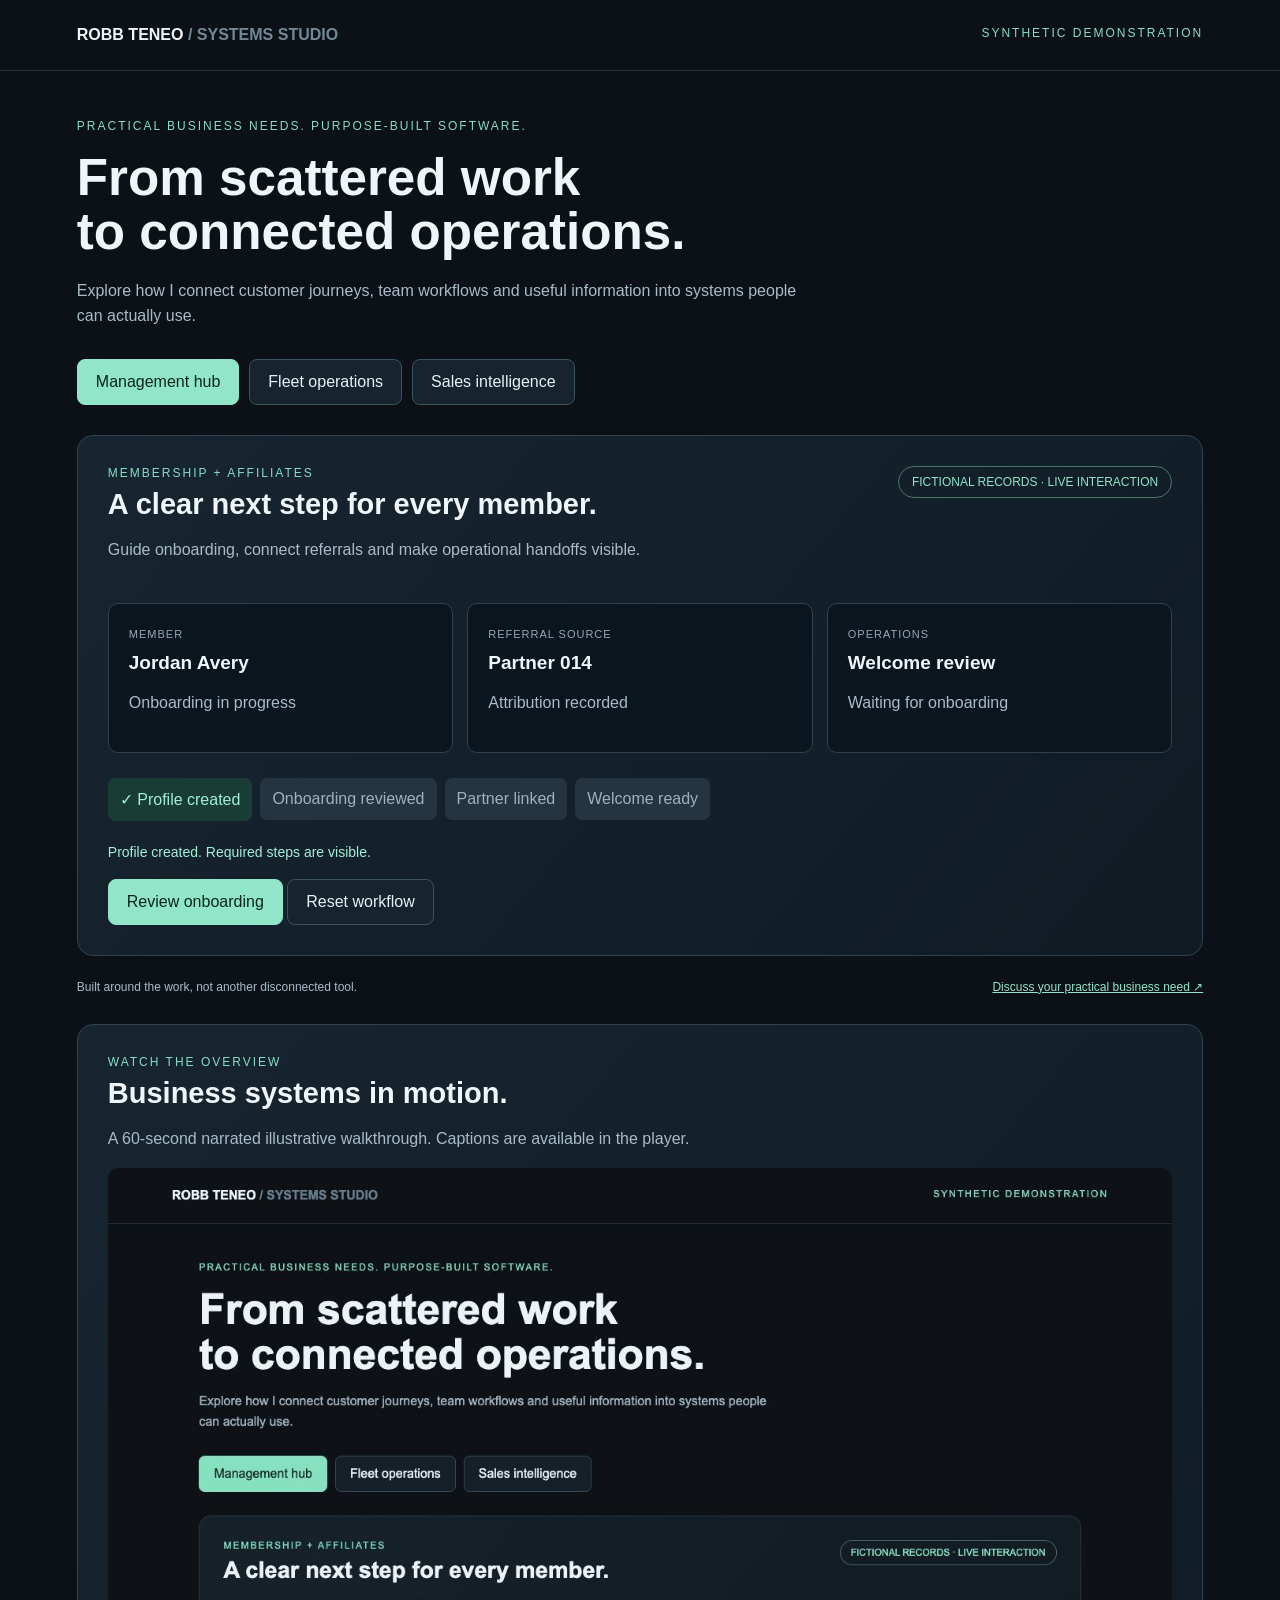
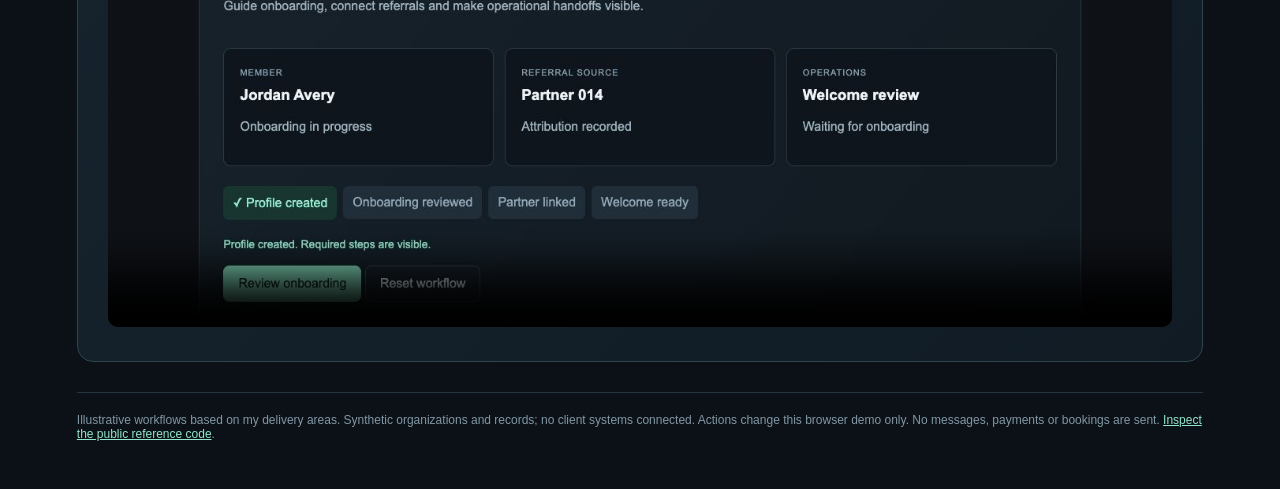
==== index.html @ 2711b471 "Add interactive synthetic proof studio and narrated review reel" ====
<!doctype html><html lang="en"><meta charset="utf-8"><meta name="viewport" content="width=device-width,initial-scale=1"><title>Robb Teneo — Business systems in motion</title><style>
:root{color-scheme:dark;font-family:Inter,Arial,sans-serif;background:#0b1117;color:#eff5f8}*{box-sizing:border-box}body{margin:0}header{padding:26px 6%;display:flex;justify-content:space-between;border-bottom:1px solid #26343f}small,.eyebrow{color:#86ddc3;font-size:12px;letter-spacing:2px;text-transform:uppercase}main{max-width:1280px;margin:auto;padding:48px 6%}h1{font-size:clamp(36px,4vw,58px);max-width:850px;line-height:1.06;margin:18px 0}p{color:#a9bbc8;line-height:1.6}.intro{max-width:740px}nav{display:flex;gap:10px;margin:30px 0}button{cursor:pointer;border:1px solid #3b5261;background:#17232d;color:#e6f2f7;border-radius:8px;padding:13px 18px;font:inherit}button.active,button.primary{background:#91e5c8;color:#0c2521;border-color:#91e5c8}section{border:1px solid #31434f;border-radius:16px;background:linear-gradient(130deg,#172530,#101b24);padding:30px;min-height:360px}.top{display:flex;justify-content:space-between;gap:30px}h2{font-size:29px;margin:8px 0}.tag{border:1px solid #497566;border-radius:30px;padding:8px 13px;font-size:12px;color:#91e5c8;height:32px}.grid{display:grid;grid-template-columns:1fr 1fr 1fr;gap:14px;margin:25px 0}.card{background:#0b151e;border:1px solid #30424f;border-radius:10px;padding:20px}.card strong{display:block;font-size:19px;margin:10px 0}.label{font-size:11px;letter-spacing:1px;color:#92a8b7;text-transform:uppercase}.flow{display:flex;gap:8px;align-items:center;flex-wrap:wrap}.step{padding:12px;border-radius:7px;background:#243441;color:#9db1bf}.step.done{color:#a1f0d6;background:#193d35}#event{font-size:14px;color:#a1f0d6;min-height:24px;margin-top:20px}.foot{display:flex;justify-content:space-between;margin:24px 0;color:#a9bbc8;font-size:12px}a{color:#91e5c8}footer{margin-top:30px;border-top:1px solid #26343f;padding-top:20px;color:#8297a5;font-size:12px}@media(max-width:700px){.grid{grid-template-columns:1fr}nav{flex-wrap:wrap}.top{display:block}main{padding:25px}.tag{display:inline-block}.foot{display:block}}
</style><header><strong>ROBB TENEO <span style="color:#718996">/ SYSTEMS STUDIO</span></strong><small>Synthetic demonstration</small></header><main><div class="eyebrow">Practical business needs. Purpose-built software.</div><h1>From scattered work<br>to connected operations.</h1><p class="intro">Explore how I connect customer journeys, team workflows and useful information into systems people can actually use.</p><nav aria-label="Demonstration workflows"><button data-mode="management">Management hub</button><button data-mode="fleet">Fleet operations</button><button data-mode="sales">Sales intelligence</button></nav><section><div class="top"><div><div class="eyebrow" id="kicker"></div><h2 id="title"></h2><p id="desc"></p></div><span class="tag">FICTIONAL RECORDS · LIVE INTERACTION</span></div><div id="cards" class="grid"></div><div id="flow" class="flow"></div><p id="event" role="status" aria-live="polite"></p><button id="advance" class="primary"></button> <button id="reset">Reset workflow</button></section><div class="foot"><span>Built around the work, not another disconnected tool.</span><span><a href="https://cal.com/robbteneo/30min">Discuss your practical business need ↗</a></span></div><section style="margin-top:30px;min-height:0"><div class="eyebrow">Watch the overview</div><h2>Business systems in motion.</h2><p>A 60-second narrated illustrative walkthrough. Captions are available in the player.</p><video controls preload="metadata" poster="media/management.png" style="width:100%;border-radius:10px"><source src="media/business-systems-reel.mp4" type="video/mp4"><track kind="captions" src="media/captions.vtt" srclang="en" label="English" default></video></section><footer>Illustrative workflows based on my delivery areas. Synthetic organizations and records; no client systems connected. Actions change this browser demo only. No messages, payments or bookings are sent. <a href="https://github.com/kingsmastermind/practical-business-workflows">Inspect the public reference code</a>.</footer></main><script>
const modes={management:{kicker:'MEMBERSHIP + AFFILIATES',title:'A clear next step for every member.',desc:'Guide onboarding, connect referrals and make operational handoffs visible.',cards:[['Member','Jordan Avery','Onboarding in progress'],['Referral source','Partner 014','Attribution recorded'],['Operations','Welcome review','Waiting for onboarding']],steps:['Profile created','Onboarding reviewed','Partner linked','Welcome ready'],actions:['Review onboarding','Link referral partner','Prepare welcome handoff'],events:['Profile created. Required steps are visible.','Onboarding reviewed. Operations can see the next action.','Referral partner linked in this demonstration.','Welcome handoff prepared for human review.']},fleet:{kicker:'FLEET SERVICE OPERATIONS',title:'One request. A coordinated service journey.',desc:'Connect service intake, estimate review, customer approval and scheduling.',cards:[['Vehicle','Unit FL-204','Synthetic service record'],['Request','Preventive maintenance','Estimate awaiting review'],['Coordinator','Morgan Ellis','Assigned service owner']],steps:['Request received','Estimate reviewed','Approval recorded','Service scheduled'],actions:['Review estimate','Record demo approval','Schedule demo service'],events:['Service intake received and assigned.','Estimate reviewed. Customer approval is the next step.','Synthetic customer approval recorded.','Service scheduled in this demo; no external calendar changed.']},sales:{kicker:'RESEARCH + SALES PREPARATION',title:'Better context before the first conversation.',desc:'Bring source notes, fit signals and a useful outreach brief into one workspace.',cards:[['Organization','Harbor Workshop','Fictional service business'],['Observed need','Disconnected intake','Synthetic research scenario'],['Suggested offer','Guided client portal','Scope to validate with buyer']],steps:['Notes collected','Sources reviewed','Fit assessed','Brief prepared'],actions:['Review source notes','Assess practical fit','Prepare outreach brief'],events:['Synthetic notes collected; real pitches require sourced verification.','Source-review step completed for this illustrative scenario.','Fit assessed: intake visibility and customer handoffs.','Draft brief prepared for human review. Nothing was sent.']}};let mode='management',stage=0;function draw(){let m=modes[mode];document.querySelectorAll('[data-mode]').forEach(b=>{b.classList.toggle('active',b.dataset.mode===mode);b.setAttribute('aria-pressed',b.dataset.mode===mode)});for(let k of ['kicker','title','desc'])document.getElementById(k).textContent=m[k];document.getElementById('cards').innerHTML=m.cards.map(c=>`<div class="card"><span class="label">${c[0]}</span><strong>${c[1]}</strong><p>${c[2]}</p></div>`).join('');document.getElementById('flow').innerHTML=m.steps.map((s,i)=>`<span class="step ${i<=stage?'done':''}">${i<=stage?'✓ ':''}${s}</span>`).join('');document.getElementById('event').textContent=m.events[stage];let b=document.getElementById('advance');b.textContent=m.actions[stage]||'Workflow complete';b.disabled=stage===3;}document.querySelectorAll('[data-mode]').forEach(b=>b.onclick=()=>{mode=b.dataset.mode;stage=0;draw()});document.getElementById('advance').onclick=()=>{stage=Math.min(3,stage+1);draw()};document.getElementById('reset').onclick=()=>{stage=0;draw()};const requested=new URLSearchParams(location.search).get('mode');if(modes[requested])mode=requested;draw();if(new URLSearchParams(location.search).get("audience")==="application")document.querySelector('.foot a').parentElement.remove();
</script></html>
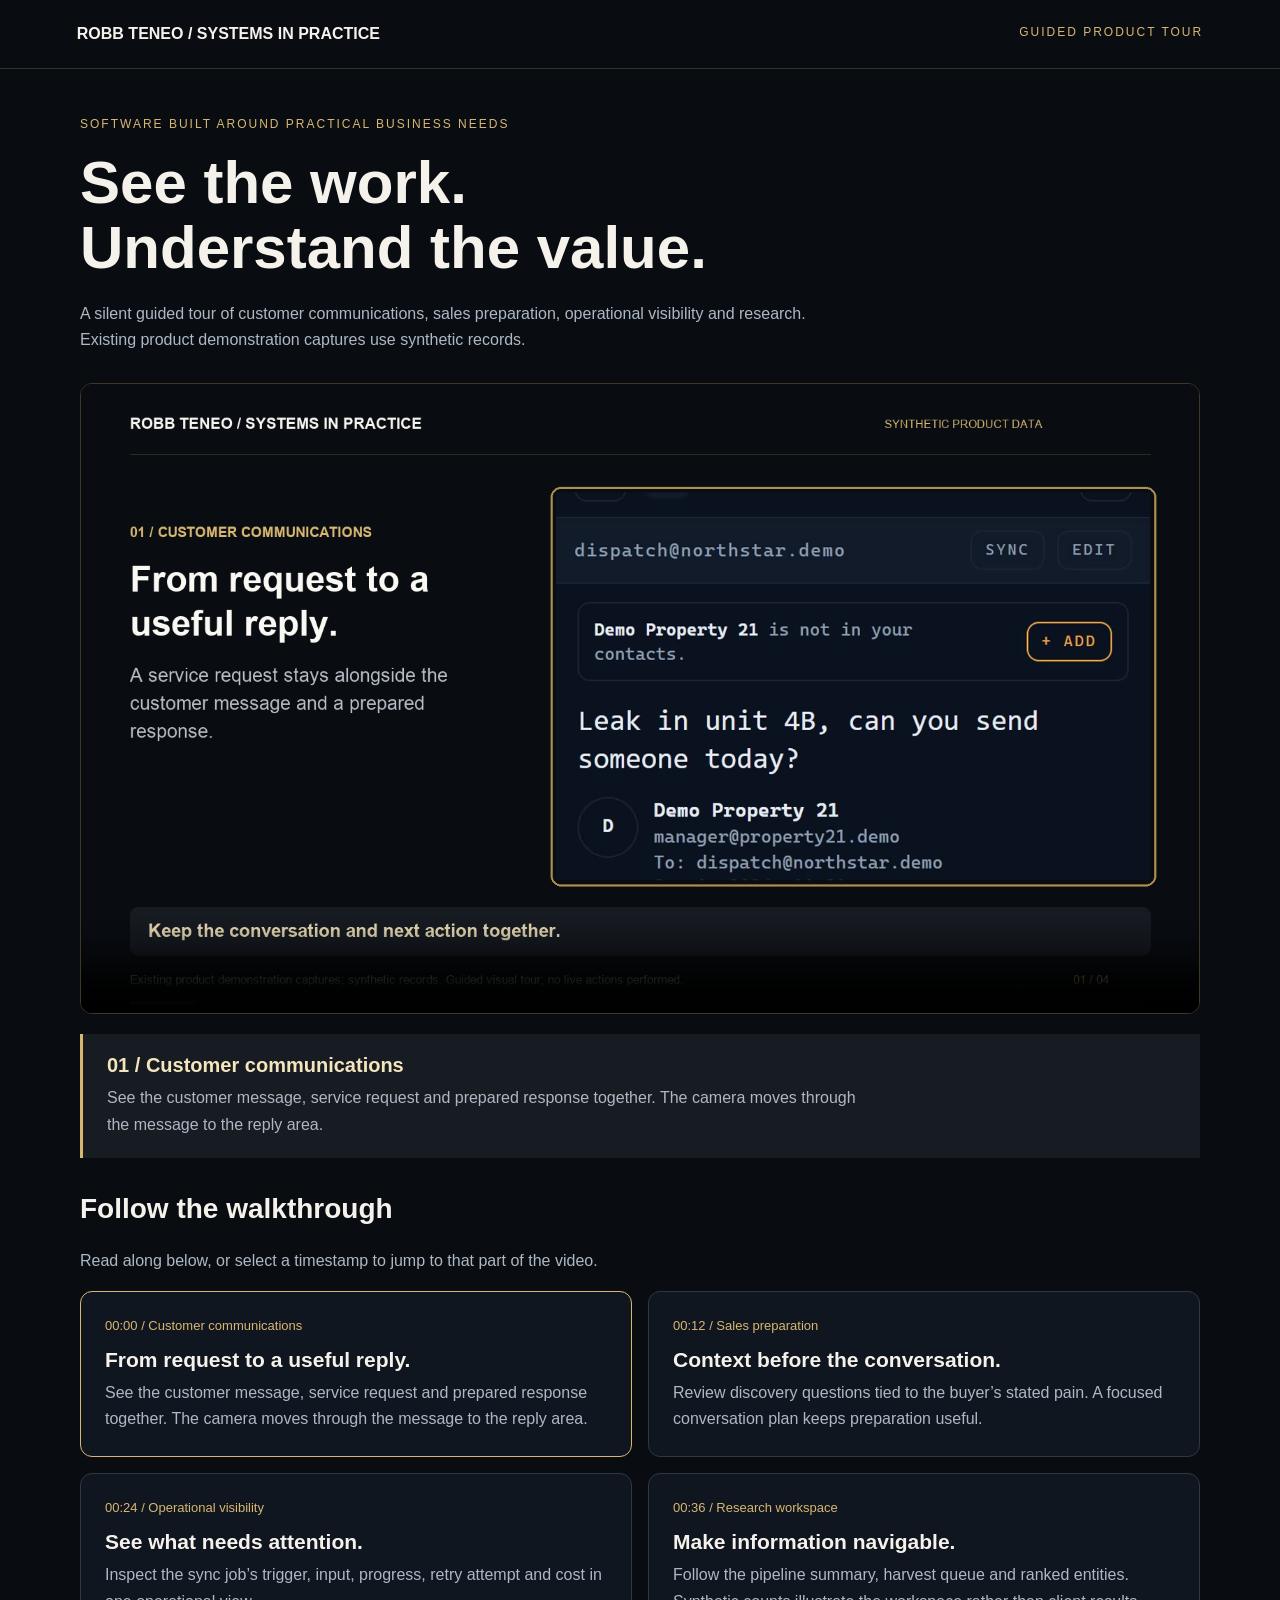
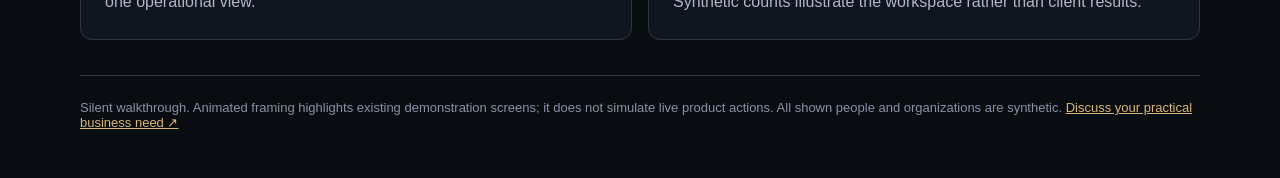
==== commit d9546b50: "Replace superficial demo with silent animated guided product tour" ====
--- a/index.html
+++ b/index.html
@@ -1,5 +1,5 @@
-<!doctype html><html lang="en"><meta charset="utf-8"><meta name="viewport" content="width=device-width,initial-scale=1"><title>Robb Teneo — Business systems in motion</title><style>
-:root{color-scheme:dark;font-family:Inter,Arial,sans-serif;background:#0b1117;color:#eff5f8}*{box-sizing:border-box}body{margin:0}header{padding:26px 6%;display:flex;justify-content:space-between;border-bottom:1px solid #26343f}small,.eyebrow{color:#86ddc3;font-size:12px;letter-spacing:2px;text-transform:uppercase}main{max-width:1280px;margin:auto;padding:48px 6%}h1{font-size:clamp(36px,4vw,58px);max-width:850px;line-height:1.06;margin:18px 0}p{color:#a9bbc8;line-height:1.6}.intro{max-width:740px}nav{display:flex;gap:10px;margin:30px 0}button{cursor:pointer;border:1px solid #3b5261;background:#17232d;color:#e6f2f7;border-radius:8px;padding:13px 18px;font:inherit}button.active,button.primary{background:#91e5c8;color:#0c2521;border-color:#91e5c8}section{border:1px solid #31434f;border-radius:16px;background:linear-gradient(130deg,#172530,#101b24);padding:30px;min-height:360px}.top{display:flex;justify-content:space-between;gap:30px}h2{font-size:29px;margin:8px 0}.tag{border:1px solid #497566;border-radius:30px;padding:8px 13px;font-size:12px;color:#91e5c8;height:32px}.grid{display:grid;grid-template-columns:1fr 1fr 1fr;gap:14px;margin:25px 0}.card{background:#0b151e;border:1px solid #30424f;border-radius:10px;padding:20px}.card strong{display:block;font-size:19px;margin:10px 0}.label{font-size:11px;letter-spacing:1px;color:#92a8b7;text-transform:uppercase}.flow{display:flex;gap:8px;align-items:center;flex-wrap:wrap}.step{padding:12px;border-radius:7px;background:#243441;color:#9db1bf}.step.done{color:#a1f0d6;background:#193d35}#event{font-size:14px;color:#a1f0d6;min-height:24px;margin-top:20px}.foot{display:flex;justify-content:space-between;margin:24px 0;color:#a9bbc8;font-size:12px}a{color:#91e5c8}footer{margin-top:30px;border-top:1px solid #26343f;padding-top:20px;color:#8297a5;font-size:12px}@media(max-width:700px){.grid{grid-template-columns:1fr}nav{flex-wrap:wrap}.top{display:block}main{padding:25px}.tag{display:inline-block}.foot{display:block}}
-</style><header><strong>ROBB TENEO <span style="color:#718996">/ SYSTEMS STUDIO</span></strong><small>Synthetic demonstration</small></header><main><div class="eyebrow">Practical business needs. Purpose-built software.</div><h1>From scattered work<br>to connected operations.</h1><p class="intro">Explore how I connect customer journeys, team workflows and useful information into systems people can actually use.</p><nav aria-label="Demonstration workflows"><button data-mode="management">Management hub</button><button data-mode="fleet">Fleet operations</button><button data-mode="sales">Sales intelligence</button></nav><section><div class="top"><div><div class="eyebrow" id="kicker"></div><h2 id="title"></h2><p id="desc"></p></div><span class="tag">FICTIONAL RECORDS · LIVE INTERACTION</span></div><div id="cards" class="grid"></div><div id="flow" class="flow"></div><p id="event" role="status" aria-live="polite"></p><button id="advance" class="primary"></button> <button id="reset">Reset workflow</button></section><div class="foot"><span>Built around the work, not another disconnected tool.</span><span><a href="https://cal.com/robbteneo/30min">Discuss your practical business need ↗</a></span></div><section style="margin-top:30px;min-height:0"><div class="eyebrow">Watch the overview</div><h2>Business systems in motion.</h2><p>A 60-second narrated illustrative walkthrough. Captions are available in the player.</p><video controls preload="metadata" poster="media/management.png" style="width:100%;border-radius:10px"><source src="media/business-systems-reel.mp4" type="video/mp4"><track kind="captions" src="media/captions.vtt" srclang="en" label="English" default></video></section><footer>Illustrative workflows based on my delivery areas. Synthetic organizations and records; no client systems connected. Actions change this browser demo only. No messages, payments or bookings are sent. <a href="https://github.com/kingsmastermind/practical-business-workflows">Inspect the public reference code</a>.</footer></main><script>
-const modes={management:{kicker:'MEMBERSHIP + AFFILIATES',title:'A clear next step for every member.',desc:'Guide onboarding, connect referrals and make operational handoffs visible.',cards:[['Member','Jordan Avery','Onboarding in progress'],['Referral source','Partner 014','Attribution recorded'],['Operations','Welcome review','Waiting for onboarding']],steps:['Profile created','Onboarding reviewed','Partner linked','Welcome ready'],actions:['Review onboarding','Link referral partner','Prepare welcome handoff'],events:['Profile created. Required steps are visible.','Onboarding reviewed. Operations can see the next action.','Referral partner linked in this demonstration.','Welcome handoff prepared for human review.']},fleet:{kicker:'FLEET SERVICE OPERATIONS',title:'One request. A coordinated service journey.',desc:'Connect service intake, estimate review, customer approval and scheduling.',cards:[['Vehicle','Unit FL-204','Synthetic service record'],['Request','Preventive maintenance','Estimate awaiting review'],['Coordinator','Morgan Ellis','Assigned service owner']],steps:['Request received','Estimate reviewed','Approval recorded','Service scheduled'],actions:['Review estimate','Record demo approval','Schedule demo service'],events:['Service intake received and assigned.','Estimate reviewed. Customer approval is the next step.','Synthetic customer approval recorded.','Service scheduled in this demo; no external calendar changed.']},sales:{kicker:'RESEARCH + SALES PREPARATION',title:'Better context before the first conversation.',desc:'Bring source notes, fit signals and a useful outreach brief into one workspace.',cards:[['Organization','Harbor Workshop','Fictional service business'],['Observed need','Disconnected intake','Synthetic research scenario'],['Suggested offer','Guided client portal','Scope to validate with buyer']],steps:['Notes collected','Sources reviewed','Fit assessed','Brief prepared'],actions:['Review source notes','Assess practical fit','Prepare outreach brief'],events:['Synthetic notes collected; real pitches require sourced verification.','Source-review step completed for this illustrative scenario.','Fit assessed: intake visibility and customer handoffs.','Draft brief prepared for human review. Nothing was sent.']}};let mode='management',stage=0;function draw(){let m=modes[mode];document.querySelectorAll('[data-mode]').forEach(b=>{b.classList.toggle('active',b.dataset.mode===mode);b.setAttribute('aria-pressed',b.dataset.mode===mode)});for(let k of ['kicker','title','desc'])document.getElementById(k).textContent=m[k];document.getElementById('cards').innerHTML=m.cards.map(c=>`<div class="card"><span class="label">${c[0]}</span><strong>${c[1]}</strong><p>${c[2]}</p></div>`).join('');document.getElementById('flow').innerHTML=m.steps.map((s,i)=>`<span class="step ${i<=stage?'done':''}">${i<=stage?'✓ ':''}${s}</span>`).join('');document.getElementById('event').textContent=m.events[stage];let b=document.getElementById('advance');b.textContent=m.actions[stage]||'Workflow complete';b.disabled=stage===3;}document.querySelectorAll('[data-mode]').forEach(b=>b.onclick=()=>{mode=b.dataset.mode;stage=0;draw()});document.getElementById('advance').onclick=()=>{stage=Math.min(3,stage+1);draw()};document.getElementById('reset').onclick=()=>{stage=0;draw()};const requested=new URLSearchParams(location.search).get('mode');if(modes[requested])mode=requested;draw();if(new URLSearchParams(location.search).get("audience")==="application")document.querySelector('.foot a').parentElement.remove();
+<!doctype html><html lang="en"><meta charset="utf-8"><meta name="viewport" content="width=device-width, initial-scale=1"><title>Robb Teneo — Systems in practice</title><style>
+:root{color-scheme:dark;font-family:Arial,sans-serif;background:#090d12;color:#f5f2eb}*{box-sizing:border-box}body{margin:0}header{padding:25px 6%;border-bottom:1px solid #343026;display:flex;justify-content:space-between}main{max-width:1180px;margin:auto;padding:48px 30px}small,.label{font-size:12px;letter-spacing:2px;text-transform:uppercase;color:#d8b771}h1{font-size:clamp(36px,5vw,60px);line-height:1.08;margin:20px 0}p{color:#aeb8c4;line-height:1.65;max-width:770px}video{width:100%;display:block;background:#000;border-radius:12px;border:1px solid #403827;margin-top:30px}#current{padding:20px 24px;background:#171b22;border-left:3px solid #d8b771;min-height:100px;margin:20px 0 35px}#current strong{display:block;color:#f4e5bd;font-size:20px}#current p{margin:8px 0 0}h2{font-size:28px}ol{list-style:none;padding:0;display:grid;grid-template-columns:1fr 1fr;gap:16px}li{padding:24px;border:1px solid #303744;border-radius:12px;background:#10161f}li.active{border-color:#d8b771}li a{color:#d8b771;font-size:13px;text-decoration:none}li h3{font-size:21px;margin:14px 0 8px}li p{margin:0}footer{border-top:1px solid #303744;padding-top:24px;margin-top:35px;font-size:13px;color:#8693a4}a{color:#d8b771}@media(max-width:650px){ol{grid-template-columns:1fr}main{padding:30px 20px}header{gap:20px;font-size:13px}}</style>
+<header><strong>ROBB TENEO / SYSTEMS IN PRACTICE</strong><small>Guided product tour</small></header><main><div class="label">Software built around practical business needs</div><h1>See the work.<br>Understand the value.</h1><p>A silent guided tour of customer communications, sales preparation, operational visibility and research. Existing product demonstration captures use synthetic records.</p><video id="tour" controls playsinline preload="metadata" poster="media/guided-scene-1.png"><source src="media/guided-product-walkthrough.mp4" type="video/mp4"><track kind="captions" src="media/guided-captions.vtt" srclang="en" label="English"></video><div id="current" aria-live="polite"><strong>01 / Customer communications</strong><p>A service request stays alongside the customer message and a prepared response.</p></div><h2>Follow the walkthrough</h2><p>Read along below, or select a timestamp to jump to that part of the video.</p><ol id="chapters"></ol><footer>Silent walkthrough. Animated framing highlights existing demonstration screens; it does not simulate live product actions. All shown people and organizations are synthetic. <span id="booking"><a href="https://cal.com/robbteneo/30min">Discuss your practical business need ↗</a></span></footer></main><script>
+const chapters=[{start:0,title:'Customer communications',heading:'From request to a useful reply.',description:'See the customer message, service request and prepared response together. The camera moves through the message to the reply area.'},{start:12,title:'Sales preparation',heading:'Context before the conversation.',description:'Review discovery questions tied to the buyer’s stated pain. A focused conversation plan keeps preparation useful.'},{start:24,title:'Operational visibility',heading:'See what needs attention.',description:'Inspect the sync job’s trigger, input, progress, retry attempt and cost in one operational view.'},{start:36,title:'Research workspace',heading:'Make information navigable.',description:'Follow the pipeline summary, harvest queue and ranked entities. Synthetic counts illustrate the workspace rather than client results.'}];let video=document.getElementById('tour'),list=document.getElementById('chapters');list.innerHTML=chapters.map((c,i)=>`<li><a href="#tour" data-time="${c.start}">${String(Math.floor(c.start/60)).padStart(2,'0')}:${String(c.start%60).padStart(2,'0')} / ${c.title}</a><h3>${c.heading}</h3><p>${c.description}</p></li>`).join('');list.querySelectorAll('a').forEach(a=>a.onclick=e=>{e.preventDefault();video.currentTime=Number(a.dataset.time);video.play()});let last=-1;function sync(){let n=Math.min(3,Math.floor(video.currentTime/12));if(n===last)return;last=n;let c=chapters[n];document.querySelector('#current strong').textContent=`0${n+1} / ${c.title}`;document.querySelector('#current p').textContent=c.description;list.querySelectorAll('li').forEach((li,i)=>li.classList.toggle('active',i===n))}video.addEventListener('timeupdate',sync);sync();if(new URLSearchParams(location.search).get('audience')==='application')document.getElementById('booking').remove();
 </script></html>
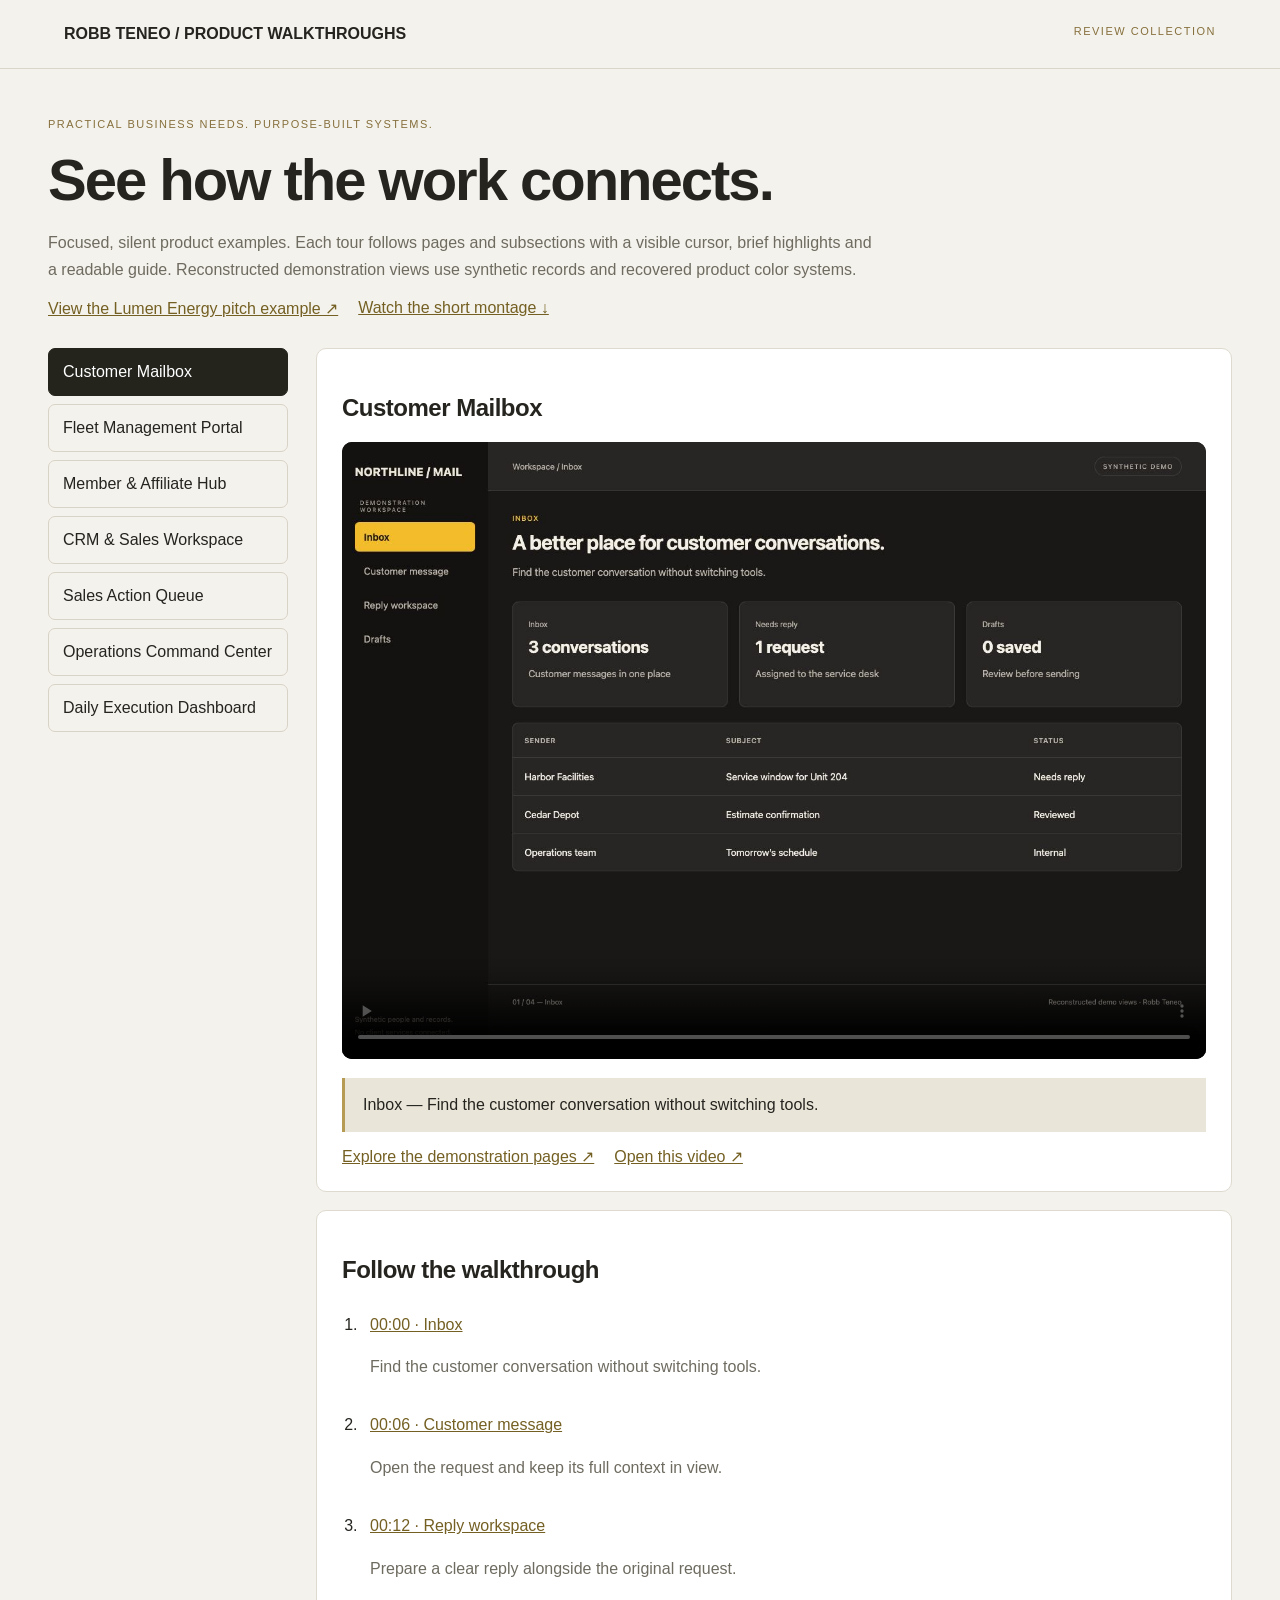
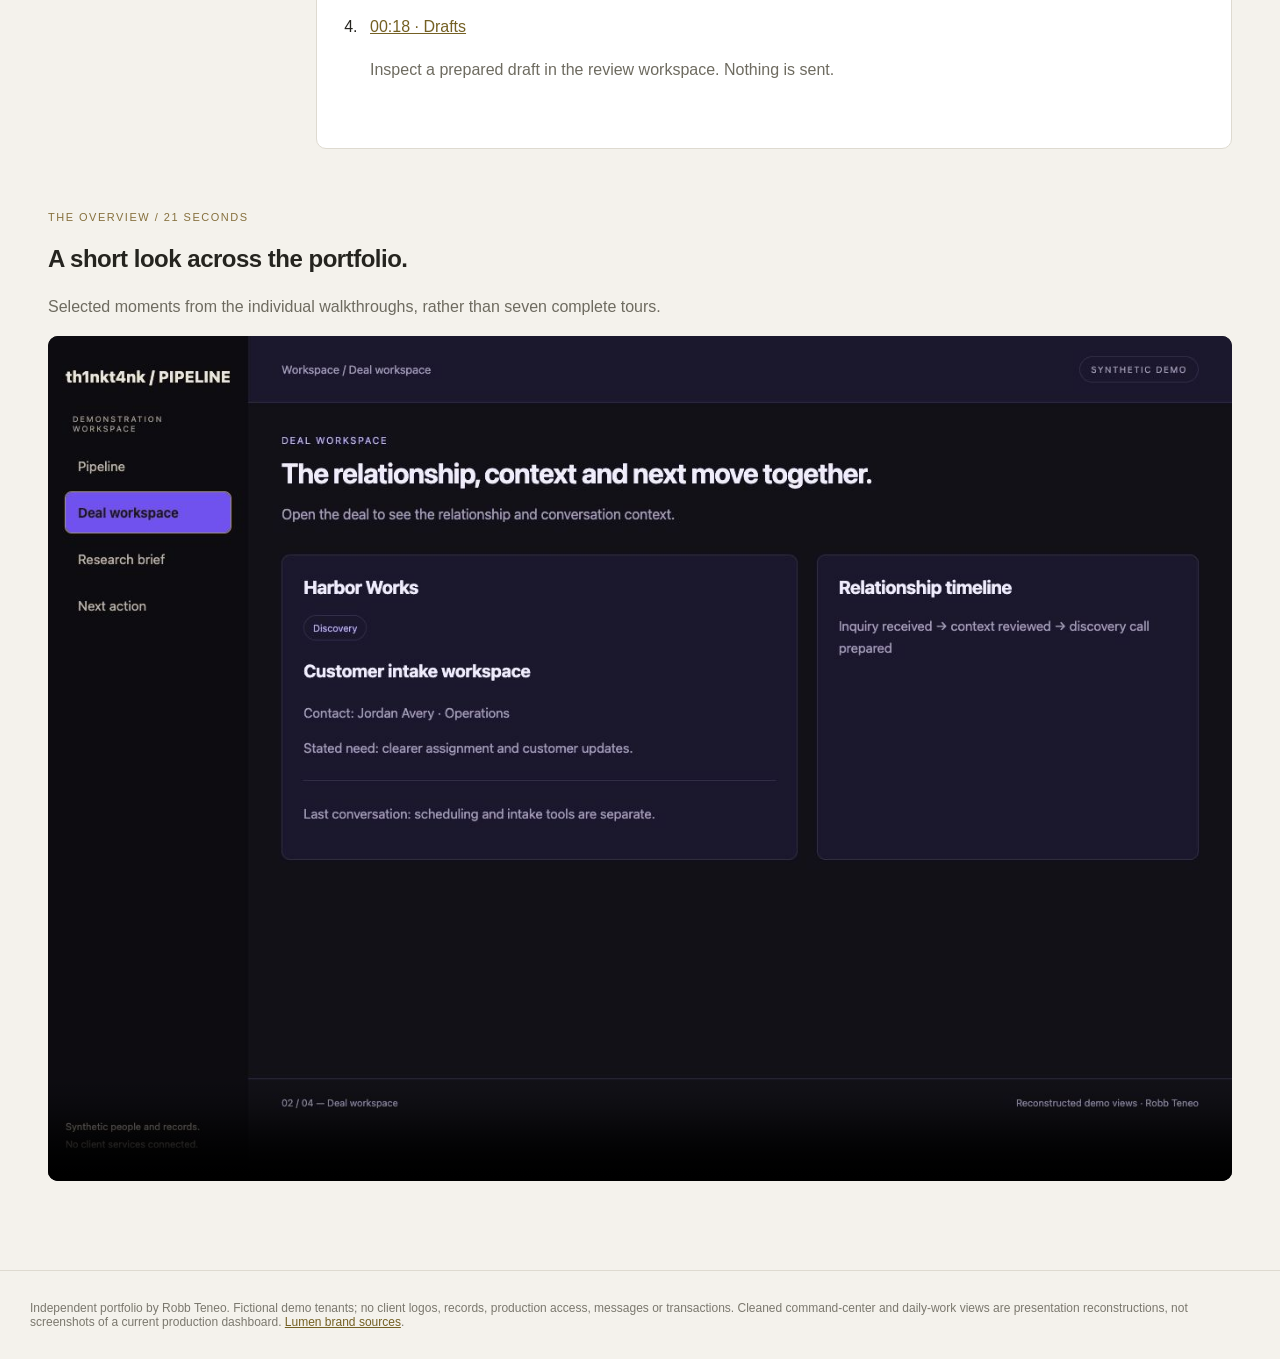
==== commit c6746ccb: "Add seven cursor-led product tours, authored skins and branded Lumen example" ====
--- a/index.html
+++ b/index.html
@@ -1,5 +1 @@
-<!doctype html><html lang="en"><meta charset="utf-8"><meta name="viewport" content="width=device-width, initial-scale=1"><title>Robb Teneo — Systems in practice</title><style>
-:root{color-scheme:dark;font-family:Arial,sans-serif;background:#090d12;color:#f5f2eb}*{box-sizing:border-box}body{margin:0}header{padding:25px 6%;border-bottom:1px solid #343026;display:flex;justify-content:space-between}main{max-width:1180px;margin:auto;padding:48px 30px}small,.label{font-size:12px;letter-spacing:2px;text-transform:uppercase;color:#d8b771}h1{font-size:clamp(36px,5vw,60px);line-height:1.08;margin:20px 0}p{color:#aeb8c4;line-height:1.65;max-width:770px}video{width:100%;display:block;background:#000;border-radius:12px;border:1px solid #403827;margin-top:30px}#current{padding:20px 24px;background:#171b22;border-left:3px solid #d8b771;min-height:100px;margin:20px 0 35px}#current strong{display:block;color:#f4e5bd;font-size:20px}#current p{margin:8px 0 0}h2{font-size:28px}ol{list-style:none;padding:0;display:grid;grid-template-columns:1fr 1fr;gap:16px}li{padding:24px;border:1px solid #303744;border-radius:12px;background:#10161f}li.active{border-color:#d8b771}li a{color:#d8b771;font-size:13px;text-decoration:none}li h3{font-size:21px;margin:14px 0 8px}li p{margin:0}footer{border-top:1px solid #303744;padding-top:24px;margin-top:35px;font-size:13px;color:#8693a4}a{color:#d8b771}@media(max-width:650px){ol{grid-template-columns:1fr}main{padding:30px 20px}header{gap:20px;font-size:13px}}</style>
-<header><strong>ROBB TENEO / SYSTEMS IN PRACTICE</strong><small>Guided product tour</small></header><main><div class="label">Software built around practical business needs</div><h1>See the work.<br>Understand the value.</h1><p>A silent guided tour of customer communications, sales preparation, operational visibility and research. Existing product demonstration captures use synthetic records.</p><video id="tour" controls playsinline preload="metadata" poster="media/guided-scene-1.png"><source src="media/guided-product-walkthrough.mp4" type="video/mp4"><track kind="captions" src="media/guided-captions.vtt" srclang="en" label="English"></video><div id="current" aria-live="polite"><strong>01 / Customer communications</strong><p>A service request stays alongside the customer message and a prepared response.</p></div><h2>Follow the walkthrough</h2><p>Read along below, or select a timestamp to jump to that part of the video.</p><ol id="chapters"></ol><footer>Silent walkthrough. Animated framing highlights existing demonstration screens; it does not simulate live product actions. All shown people and organizations are synthetic. <span id="booking"><a href="https://cal.com/robbteneo/30min">Discuss your practical business need ↗</a></span></footer></main><script>
-const chapters=[{start:0,title:'Customer communications',heading:'From request to a useful reply.',description:'See the customer message, service request and prepared response together. The camera moves through the message to the reply area.'},{start:12,title:'Sales preparation',heading:'Context before the conversation.',description:'Review discovery questions tied to the buyer’s stated pain. A focused conversation plan keeps preparation useful.'},{start:24,title:'Operational visibility',heading:'See what needs attention.',description:'Inspect the sync job’s trigger, input, progress, retry attempt and cost in one operational view.'},{start:36,title:'Research workspace',heading:'Make information navigable.',description:'Follow the pipeline summary, harvest queue and ranked entities. Synthetic counts illustrate the workspace rather than client results.'}];let video=document.getElementById('tour'),list=document.getElementById('chapters');list.innerHTML=chapters.map((c,i)=>`<li><a href="#tour" data-time="${c.start}">${String(Math.floor(c.start/60)).padStart(2,'0')}:${String(c.start%60).padStart(2,'0')} / ${c.title}</a><h3>${c.heading}</h3><p>${c.description}</p></li>`).join('');list.querySelectorAll('a').forEach(a=>a.onclick=e=>{e.preventDefault();video.currentTime=Number(a.dataset.time);video.play()});let last=-1;function sync(){let n=Math.min(3,Math.floor(video.currentTime/12));if(n===last)return;last=n;let c=chapters[n];document.querySelector('#current strong').textContent=`0${n+1} / ${c.title}`;document.querySelector('#current p').textContent=c.description;list.querySelectorAll('li').forEach((li,i)=>li.classList.toggle('active',i===n))}video.addEventListener('timeupdate',sync);sync();if(new URLSearchParams(location.search).get('audience')==='application')document.getElementById('booking').remove();
-</script></html>+<!doctype html><html lang="en"><meta charset="utf-8"><meta name="viewport" content="width=device-width,initial-scale=1"><title>Robb Teneo — Product walkthrough library</title><link rel="stylesheet" href="gallery.css"><header><b>ROBB TENEO / PRODUCT WALKTHROUGHS</b><small>Review collection</small></header><main><small>Practical business needs. Purpose-built systems.</small><h1>See how the work connects.</h1><p>Focused, silent product examples. Each tour follows pages and subsections with a visible cursor, brief highlights and a readable guide. Reconstructed demonstration views use synthetic records and recovered product color systems.</p><div class="links"><a href="pitch-lumen.html">View the Lumen Energy pitch example ↗</a><a href="#montage">Watch the short montage ↓</a></div><div class="layout"><nav aria-label="Product walkthroughs"><button data-product="mail">Customer Mailbox</button><button data-product="fleet">Fleet Management Portal</button><button data-product="affiliate">Member & Affiliate Hub</button><button data-product="crm">CRM & Sales Workspace</button><button data-product="queue">Sales Action Queue</button><button data-product="command">Operations Command Center</button><button data-product="daily">Daily Execution Dashboard</button></nav><div><article><h2 id="name"></h2><video id="player" controls playsinline preload="metadata"></video><div id="current" class="guide" aria-live="polite"></div><div class="links"><a id="open" href="products/">Explore the demonstration pages ↗</a><a id="download">Open this video ↗</a></div></article><article><h2>Follow the walkthrough</h2><ol id="guide"></ol></article></div></div><section id="montage" class="montage"><small>The overview / 21 seconds</small><h2>A short look across the portfolio.</h2><p>Selected moments from the individual walkthroughs, rather than seven complete tours.</p><video controls playsinline preload="metadata" poster="products/captures/crm-1.png"><source src="products/videos/montage.mp4" type="video/mp4"></video></section></main><footer>Independent portfolio by Robb Teneo. Fictional demo tenants; no client logos, records, production access, messages or transactions. Cleaned command-center and daily-work views are presentation reconstructions, not screenshots of a current production dashboard. <a href="brand/lumen-source.json">Lumen brand sources</a>.</footer><script>const names={"mail": "Customer Mailbox", "fleet": "Fleet Management Portal", "affiliate": "Member & Affiliate Hub", "crm": "CRM & Sales Workspace", "queue": "Sales Action Queue", "command": "Operations Command Center", "daily": "Daily Execution Dashboard"};let data,selected;const player=document.getElementById('player');fetch('products/fixtures.json').then(r=>r.json()).then(d=>{data=d;select(new URLSearchParams(location.search).get('product')||'mail')});function select(k){if(!data[k])k='mail';selected=k;let p=data[k];document.getElementById('name').textContent=names[k];player.poster='products/captures/'+k+'-0.png';player.src='products/videos/'+k+'.mp4';document.getElementById('open').href='products/?product='+k;document.getElementById('download').href=player.src;document.getElementById('guide').innerHTML=p.tabs.map((t,i)=>`<li><a href="#player" data-seek="${i*6}">00:${String(i*6).padStart(2,'0')} · ${t}</a><p>${p.captions[i]}</p></li>`).join('');document.querySelectorAll('[data-seek]').forEach(a=>a.onclick=e=>{e.preventDefault();player.currentTime=Number(a.dataset.seek);player.play()});document.querySelectorAll('[data-product]').forEach(b=>b.classList.toggle('active',b.dataset.product===k));sync()}function sync(){if(!selected)return;let i=Math.min(3,Math.floor(player.currentTime/6));document.getElementById('current').textContent=data[selected].tabs[i]+' — '+data[selected].captions[i]}player.addEventListener('timeupdate',sync);document.querySelectorAll('[data-product]').forEach(b=>b.onclick=()=>select(b.dataset.product));</script></html>
--- a/gallery.css
+++ b/gallery.css
@@ -0,0 +1 @@
+*{box-sizing:border-box}body{margin:0;background:#f4f2ec;color:#25241f;font:16px -apple-system,BlinkMacSystemFont,"Segoe UI",Arial,sans-serif}header{padding:25px 5%;border-bottom:1px solid #d9d5c9;display:flex;justify-content:space-between}main{max-width:1240px;margin:auto;padding:45px 28px}h1{font-size:clamp(36px,5vw,58px);font-weight:650;letter-spacing:-2px;max-width:860px;line-height:1.05;margin:18px 0}p{color:#6e6b60;line-height:1.7;max-width:830px}small{font-size:11px;letter-spacing:1.5px;text-transform:uppercase;color:#86703d}.layout{display:grid;grid-template-columns:240px 1fr;gap:28px;margin-top:30px}nav{display:flex;flex-direction:column;gap:8px}button{font:inherit;padding:14px;text-align:left;border:1px solid #d8d3c7;background:transparent;border-radius:7px;cursor:pointer;color:inherit}button.active{background:#24241d;color:#fff;border-color:#24241d}video{width:100%;background:#141414;border-radius:10px}article{background:#fff;padding:25px;border:1px solid #dedad0;border-radius:10px;margin-bottom:18px}h2{font-size:24px;letter-spacing:-.5px}a{color:#746023}.guide{margin:15px 0;padding:18px;background:#e9e5d9;border-left:3px solid #b69b55}ol{padding-left:20px}li{padding:8px;line-height:1.6}footer{font-size:12px;padding:30px;border-top:1px solid #dedad0;color:#7b786e}.links{display:flex;gap:20px;flex-wrap:wrap}.montage{margin:40px 0} @media(max-width:750px){.layout{grid-template-columns:1fr}nav{flex-direction:row;flex-wrap:wrap}header{gap:15px;font-size:12px}}
